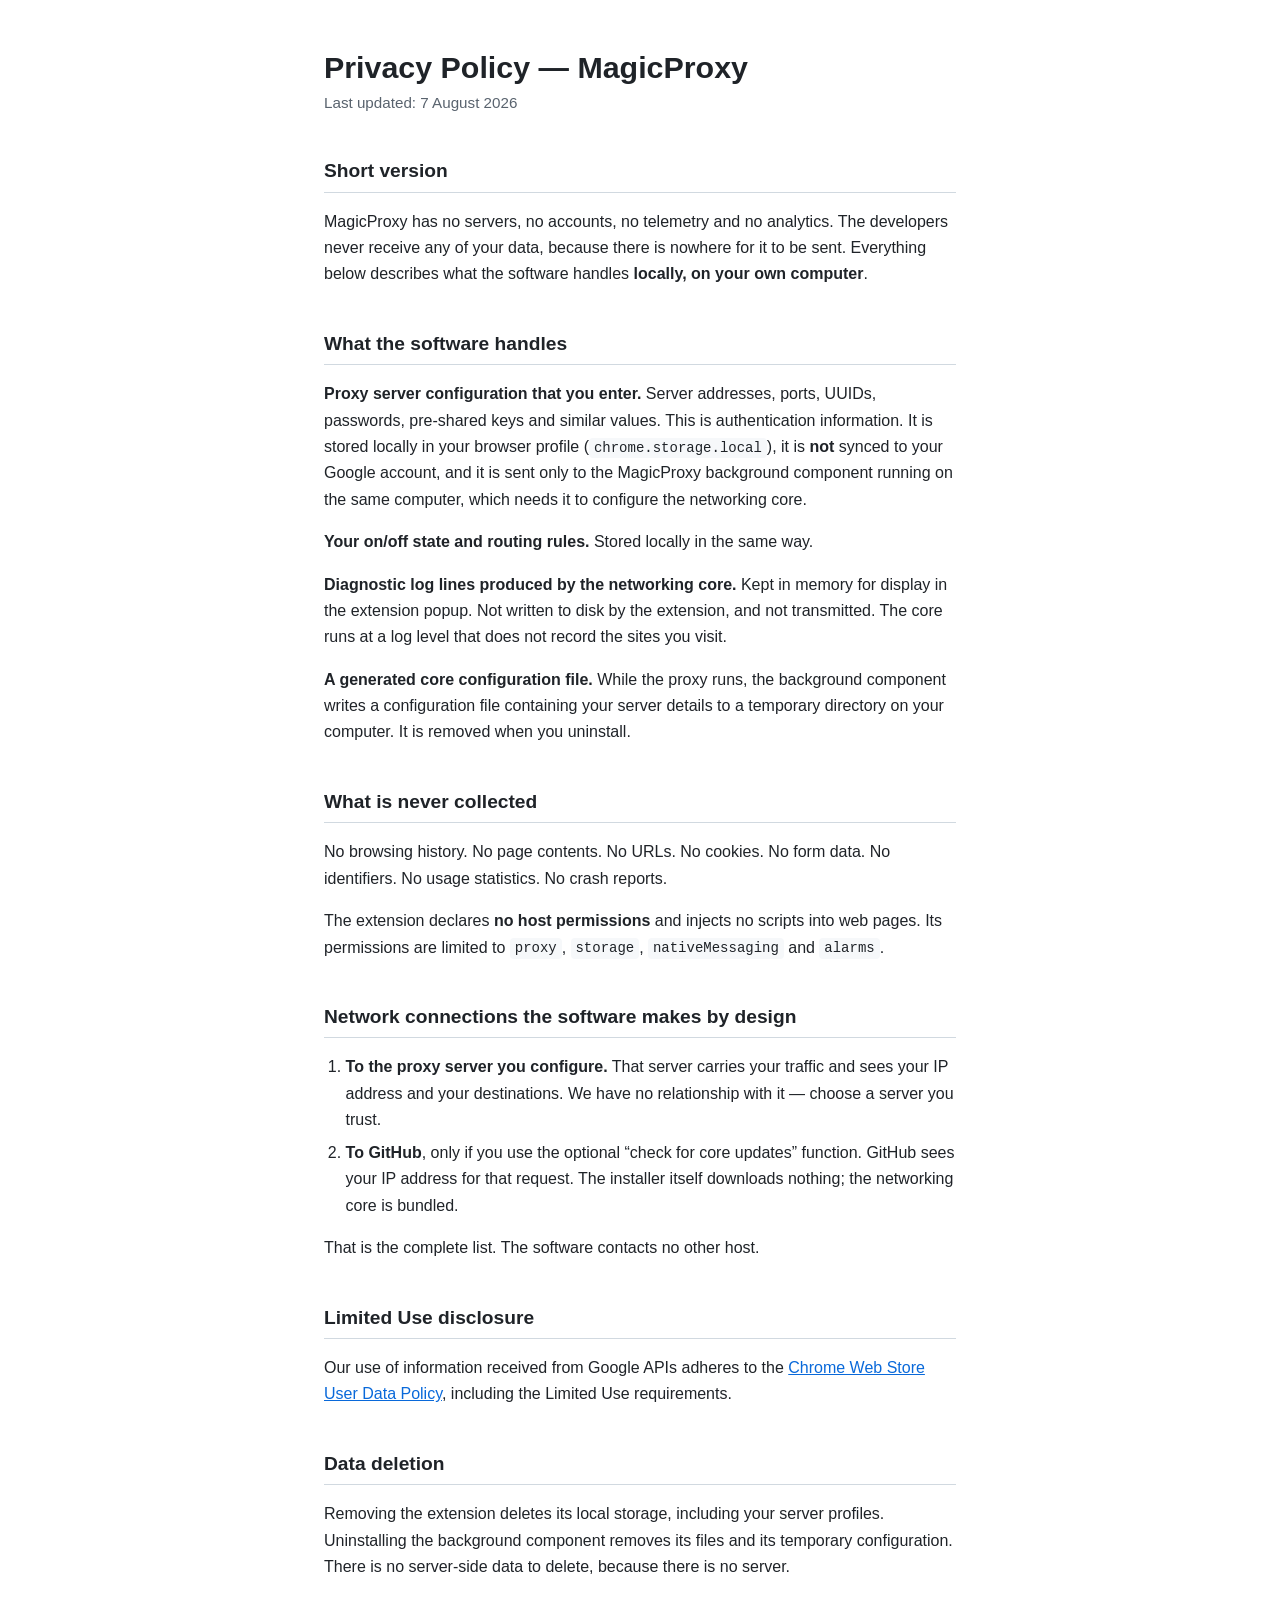
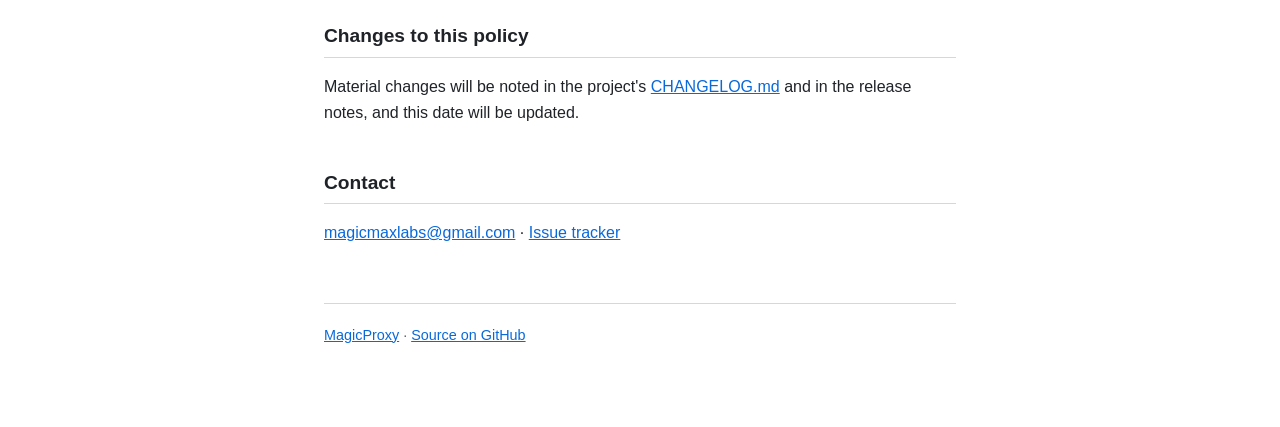
==== docs/privacy.html @ 9e478b6f "Publish the privacy policy as a real page for GitHub Pages The plan pointed the Chrome Web Store at " ====
<!DOCTYPE html>
<!--
  Published rendering of the repository's PRIVACY.md, kept as plain HTML on
  purpose: GitHub Pages only runs a Markdown file through Jekyll when it carries
  YAML front matter, so a .md file here would be served as raw text. The Chrome
  Web Store requires a privacy policy URL that renders as a page, so this file is
  the canonical published copy. When PRIVACY.md changes, change this too.
-->
<html lang="en">
<head>
<meta charset="utf-8">
<meta name="viewport" content="width=device-width, initial-scale=1">
<title>Privacy Policy — MagicProxy</title>
<style>
  :root {
    --bg: #ffffff; --fg: #1f2328; --muted: #59636e;
    --link: #0969da; --rule: #d1d9e0; --mark: #f6f8fa;
  }
  @media (prefers-color-scheme: dark) {
    :root {
      --bg: #0d1117; --fg: #e6edf3; --muted: #9198a1;
      --link: #4493f8; --rule: #3d444d; --mark: #161b22;
    }
  }
  * { box-sizing: border-box; }
  body {
    margin: 0 auto; padding: 3rem 1.25rem 5rem; max-width: 42rem;
    background: var(--bg); color: var(--fg);
    font: 16px/1.65 -apple-system, BlinkMacSystemFont, "Segoe UI", Helvetica, Arial, sans-serif;
  }
  h1 { font-size: 1.9rem; line-height: 1.25; margin: 0 0 .25rem; }
  h2 {
    font-size: 1.2rem; margin: 2.5rem 0 .75rem;
    padding-bottom: .3rem; border-bottom: 1px solid var(--rule);
  }
  a { color: var(--link); }
  code {
    background: var(--mark); padding: .15em .35em; border-radius: 4px;
    font: .875em ui-monospace, SFMono-Regular, Consolas, monospace;
  }
  .updated { color: var(--muted); margin: 0 0 2rem; font-size: .95rem; }
  ol, ul { padding-left: 1.35rem; }
  li { margin: .4rem 0; }
  footer {
    margin-top: 3.5rem; padding-top: 1.25rem; border-top: 1px solid var(--rule);
    color: var(--muted); font-size: .9rem;
  }
</style>
</head>
<body>

<h1>Privacy Policy — MagicProxy</h1>
<p class="updated">Last updated: 7 August 2026</p>

<h2>Short version</h2>
<p>
  MagicProxy has no servers, no accounts, no telemetry and no analytics. The
  developers never receive any of your data, because there is nowhere for it to be
  sent. Everything below describes what the software handles <strong>locally, on
  your own computer</strong>.
</p>

<h2>What the software handles</h2>
<p>
  <strong>Proxy server configuration that you enter.</strong> Server addresses,
  ports, UUIDs, passwords, pre-shared keys and similar values. This is
  authentication information. It is stored locally in your browser profile
  (<code>chrome.storage.local</code>), it is <strong>not</strong> synced to your
  Google account, and it is sent only to the MagicProxy background component
  running on the same computer, which needs it to configure the networking core.
</p>
<p>
  <strong>Your on/off state and routing rules.</strong> Stored locally in the same
  way.
</p>
<p>
  <strong>Diagnostic log lines produced by the networking core.</strong> Kept in
  memory for display in the extension popup. Not written to disk by the extension,
  and not transmitted. The core runs at a log level that does not record the sites
  you visit.
</p>
<p>
  <strong>A generated core configuration file.</strong> While the proxy runs, the
  background component writes a configuration file containing your server details
  to a temporary directory on your computer. It is removed when you uninstall.
</p>

<h2>What is never collected</h2>
<p>
  No browsing history. No page contents. No URLs. No cookies. No form data. No
  identifiers. No usage statistics. No crash reports.
</p>
<p>
  The extension declares <strong>no host permissions</strong> and injects no
  scripts into web pages. Its permissions are limited to <code>proxy</code>,
  <code>storage</code>, <code>nativeMessaging</code> and <code>alarms</code>.
</p>

<h2>Network connections the software makes by design</h2>
<ol>
  <li>
    <strong>To the proxy server you configure.</strong> That server carries your
    traffic and sees your IP address and your destinations. We have no relationship
    with it — choose a server you trust.
  </li>
  <li>
    <strong>To GitHub</strong>, only if you use the optional “check for core
    updates” function. GitHub sees your IP address for that request. The installer
    itself downloads nothing; the networking core is bundled.
  </li>
</ol>
<p>That is the complete list. The software contacts no other host.</p>

<h2>Limited Use disclosure</h2>
<p>
  Our use of information received from Google APIs adheres to the
  <a href="https://developer.chrome.com/docs/webstore/program-policies/user-data-faq">Chrome
  Web Store User Data Policy</a>, including the Limited Use requirements.
</p>

<h2>Data deletion</h2>
<p>
  Removing the extension deletes its local storage, including your server profiles.
  Uninstalling the background component removes its files and its temporary
  configuration. There is no server-side data to delete, because there is no server.
</p>

<h2>Changes to this policy</h2>
<p>
  Material changes will be noted in the project's
  <a href="https://github.com/MagicMaxLabs/MagicProxy/blob/main/CHANGELOG.md">CHANGELOG.md</a>
  and in the release notes, and this date will be updated.
</p>

<h2>Contact</h2>
<p>
  <a href="mailto:magicmaxlabs@gmail.com">magicmaxlabs@gmail.com</a> ·
  <a href="https://github.com/MagicMaxLabs/MagicProxy/issues">Issue tracker</a>
</p>

<footer>
  <a href="./">MagicProxy</a> ·
  <a href="https://github.com/MagicMaxLabs/MagicProxy">Source on GitHub</a>
</footer>

</body>
</html>
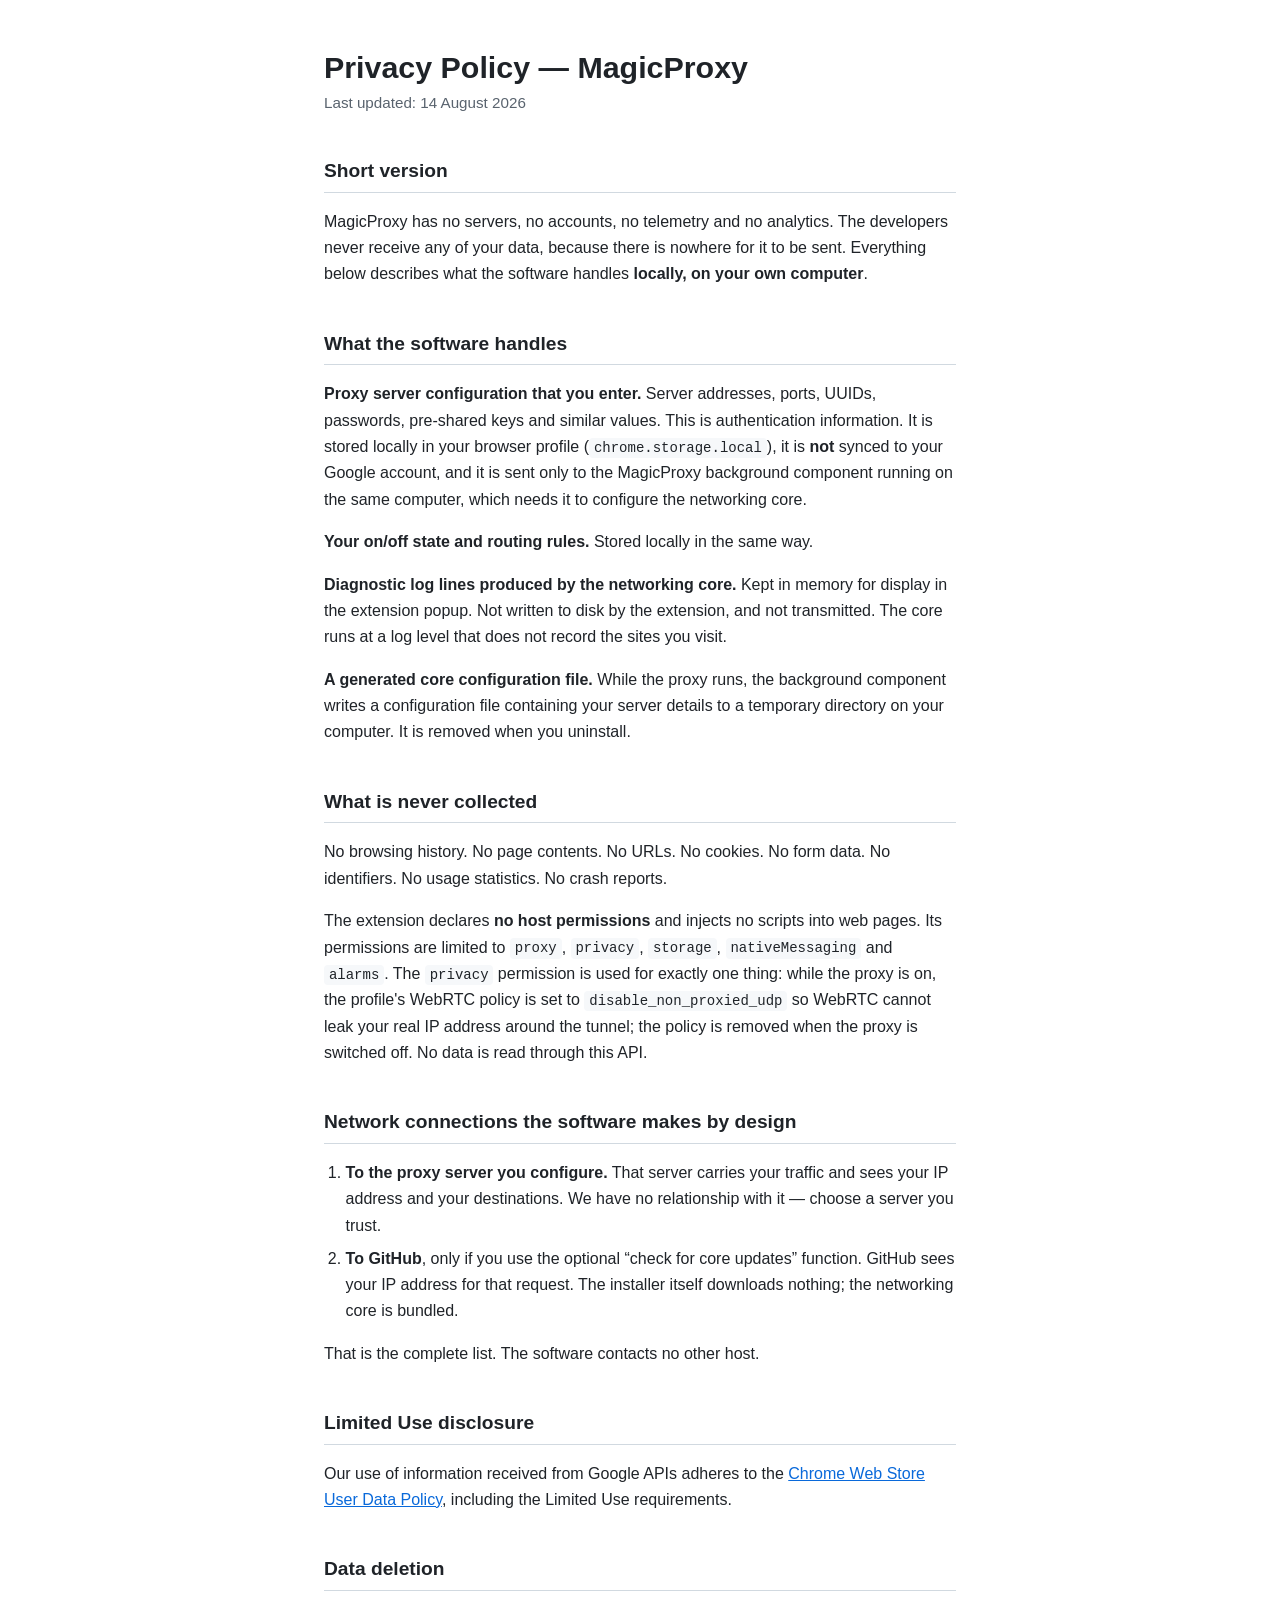
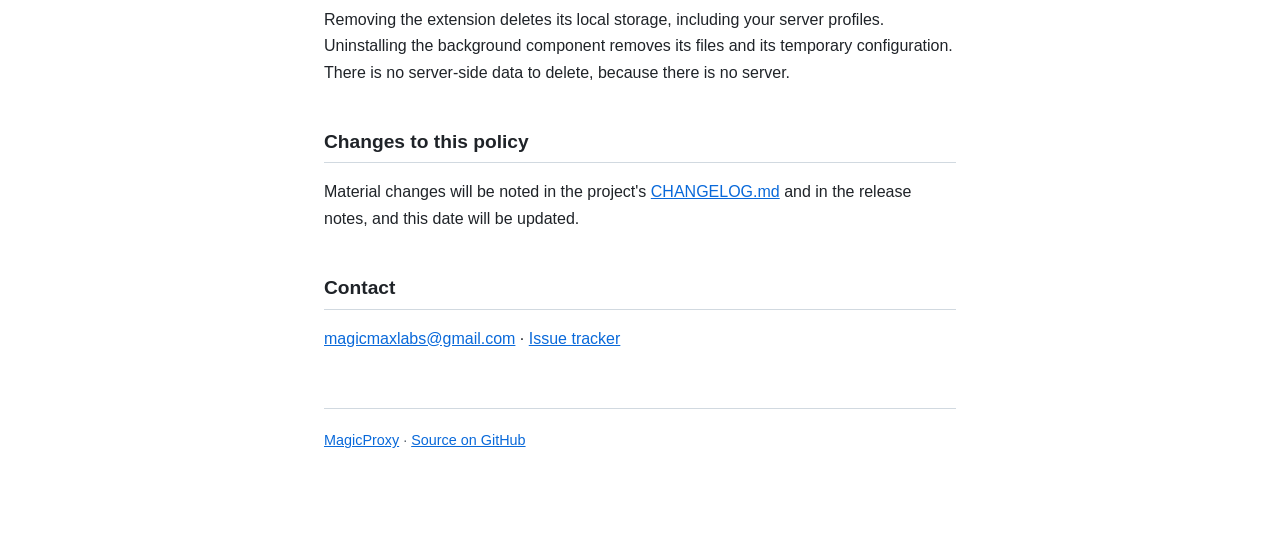
==== commit 8de40b22: "Make the public-listing quality pass: i18n, WebRTC, parser, supply chain The extension now speaks th" ====
--- a/docs/privacy.html
+++ b/docs/privacy.html
@@ -50,7 +50,7 @@
 <body>
 
 <h1>Privacy Policy — MagicProxy</h1>
-<p class="updated">Last updated: 7 August 2026</p>
+<p class="updated">Last updated: 14 August 2026</p>
 
 <h2>Short version</h2>
 <p>
@@ -93,7 +93,12 @@
 <p>
   The extension declares <strong>no host permissions</strong> and injects no
   scripts into web pages. Its permissions are limited to <code>proxy</code>,
-  <code>storage</code>, <code>nativeMessaging</code> and <code>alarms</code>.
+  <code>privacy</code>, <code>storage</code>, <code>nativeMessaging</code> and
+  <code>alarms</code>. The <code>privacy</code> permission is used for exactly
+  one thing: while the proxy is on, the profile's WebRTC policy is set to
+  <code>disable_non_proxied_udp</code> so WebRTC cannot leak your real IP address
+  around the tunnel; the policy is removed when the proxy is switched off. No
+  data is read through this API.
 </p>
 
 <h2>Network connections the software makes by design</h2>
